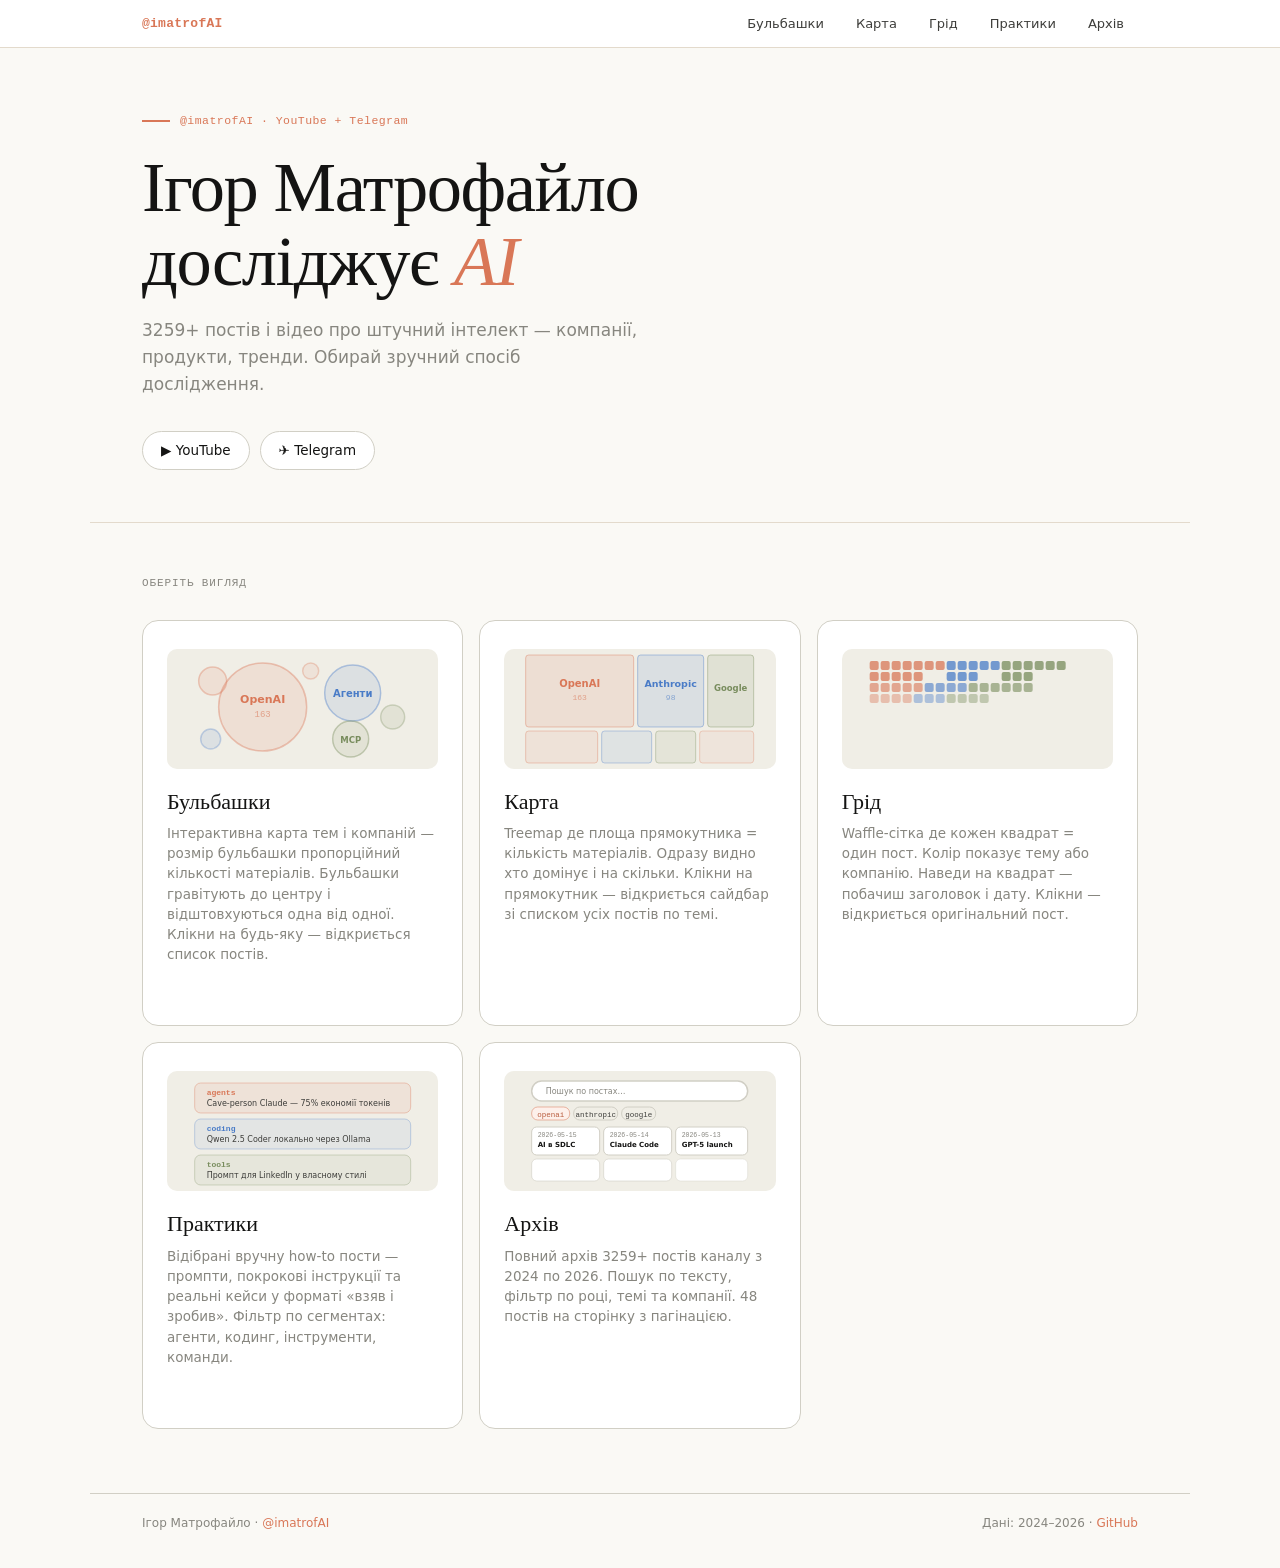
==== index.html @ dba281f2 "refactor: extract :root CSS vars to shared style.css Co-Authored-By: Claude Sonnet 4.6 <noreply@anth" ====
<!DOCTYPE html>
<html lang="uk">
<head>
<meta charset="UTF-8">
<meta name="viewport" content="width=device-width, initial-scale=1.0">
<title>Ігор Матрофайло — AI-дослідник</title>
<link rel="stylesheet" href="/style.css">
<style>
  * { box-sizing: border-box; margin: 0; padding: 0; }
  html { scroll-behavior: smooth; }
  body { font-family: var(--sans); background: var(--ivory); color: var(--slate); line-height: 1.55; min-height: 100vh; }

  /* HERO */
  .hero {
    max-width: 1100px; margin: 0 auto;
    padding: 64px 52px 52px;
    border-bottom: 1.5px solid var(--oat);
  }
  .hero-eyebrow {
    font-family: var(--mono); font-size: 11.5px; color: var(--clay);
    letter-spacing: 0.04em; margin-bottom: 20px;
    display: flex; align-items: center; gap: 10px;
  }
  .hero-eyebrow::before {
    content: ''; display: inline-block; width: 28px; height: 1.5px; background: var(--clay);
  }
  .hero h1 {
    font-family: var(--serif); font-size: clamp(40px, 5.5vw, 72px);
    font-weight: 500; line-height: 1.06; letter-spacing: -0.02em; margin-bottom: 18px;
  }
  .hero h1 em { font-style: italic; color: var(--clay); }
  .hero-sub {
    font-size: 17px; color: var(--g500); max-width: 500px;
    line-height: 1.6; margin-bottom: 32px;
  }
  .hero-links { display: flex; gap: 10px; flex-wrap: wrap; }
  .hero-link {
    display: inline-flex; align-items: center; gap: 6px;
    padding: 8px 18px; border-radius: 999px; border: 1.5px solid var(--g300);
    font-size: 13.5px; text-decoration: none; color: var(--slate);
    background: var(--paper); transition: all 0.15s; font-weight: 500;
  }
  .hero-link:hover { border-color: var(--clay); color: var(--clay); background: var(--clay-l); }

  /* VIEWS SECTION */
  .views {
    max-width: 1100px; margin: 0 auto;
    padding: 52px 52px 64px;
  }
  .views-label {
    font-family: var(--mono); font-size: 11px; color: var(--g500);
    letter-spacing: 0.08em; text-transform: uppercase; margin-bottom: 28px;
  }
  .tiles {
    display: grid;
    grid-template-columns: repeat(3, 1fr);
    gap: 16px;
  }
  @media (max-width: 1100px) {
    .tiles { grid-template-columns: repeat(2, 1fr); }
  }

  /* TILE CARD */
  .tile {
    background: var(--paper); border: 1.5px solid var(--g300); border-radius: 16px;
    padding: 28px 24px 24px;
    text-decoration: none; color: var(--slate);
    display: flex; flex-direction: column; gap: 0;
    transition: border-color 0.18s, box-shadow 0.18s, transform 0.18s;
    cursor: pointer;
  }
  .tile:hover {
    border-color: var(--clay);
    box-shadow: 0 4px 24px rgba(217,119,87,0.12);
    transform: translateY(-2px);
  }

  .tile-preview {
    width: 100%; height: 120px; border-radius: 10px;
    margin-bottom: 20px; display: flex; align-items: center; justify-content: center;
    overflow: hidden;
    background: var(--g100);
  }
  .tile-preview svg { width: 100%; height: 100%; }

  .tile-name {
    font-family: var(--serif); font-size: 22px; font-weight: 500;
    margin-bottom: 8px; line-height: 1.2;
  }
  .tile-desc {
    font-size: 13.5px; color: var(--g500); line-height: 1.5; flex: 1;
  }
  .tile-arrow {
    margin-top: 18px; font-size: 12px; color: var(--clay);
    font-family: var(--mono); display: flex; align-items: center; gap: 6px;
    opacity: 0; transition: opacity 0.15s;
  }
  .tile:hover .tile-arrow { opacity: 1; }

  /* FOOTER */
  footer {
    max-width: 1100px; margin: 0 auto;
    padding: 20px 52px 36px;
    border-top: 1.5px solid var(--g300);
    display: flex; justify-content: space-between; align-items: center;
    font-size: 12px; color: var(--g500); flex-wrap: wrap; gap: 12px;
  }
  footer a { color: var(--clay); text-decoration: none; }

  @media (max-width: 900px) {
    .tiles { grid-template-columns: 1fr 1fr; }
  }
  @media (max-width: 600px) {
    .hero { padding: 32px 20px 28px; }
    .views { padding: 32px 20px 40px; }
    footer { padding: 16px 20px 28px; flex-direction: column; align-items: flex-start; }
    .tiles { grid-template-columns: 1fr; }
    .tile-preview { height: 100px; }
  }
</style>
</head>
<body>

<header class="hero">
  <div class="hero-eyebrow">@imatrofAI · YouTube + Telegram</div>
  <h1>Ігор Матрофайло<br>досліджує <em>AI</em></h1>
  <p class="hero-sub"><span class="js-total">2300+</span> постів і відео про штучний інтелект — компанії, продукти, тренди. Обирай зручний спосіб дослідження.</p>
  <div class="hero-links">
    <a href="https://www.youtube.com/@imatrof" target="_blank" class="hero-link">▶ YouTube</a>
    <a href="https://t.me/imatrofAI" target="_blank" class="hero-link">✈ Telegram</a>
  </div>
</header>

<section class="views">
  <div class="views-label">Оберіть вигляд</div>
  <div class="tiles">

    <!-- Бульбашки -->
    <a href="/pages/bubbles.html" class="tile">
      <div class="tile-preview">
        <svg viewBox="0 0 240 120" xmlns="http://www.w3.org/2000/svg">
          <circle cx="80" cy="58" r="44" fill="#D97757" fill-opacity="0.12" stroke="#D97757" stroke-opacity="0.4" stroke-width="1.5"/>
          <text x="80" y="54" text-anchor="middle" font-size="11" font-weight="600" fill="#D97757" font-family="system-ui">OpenAI</text>
          <text x="80" y="68" text-anchor="middle" font-size="9" fill="#D97757" fill-opacity="0.6" font-family="monospace">163</text>

          <circle cx="170" cy="44" r="28" fill="#4A7CC7" fill-opacity="0.12" stroke="#4A7CC7" stroke-opacity="0.4" stroke-width="1.5"/>
          <text x="170" y="48" text-anchor="middle" font-size="10" font-weight="600" fill="#4A7CC7" font-family="system-ui">Агенти</text>

          <circle cx="168" cy="90" r="18" fill="#788C5D" fill-opacity="0.12" stroke="#788C5D" stroke-opacity="0.4" stroke-width="1.5"/>
          <text x="168" y="94" text-anchor="middle" font-size="8.5" font-weight="600" fill="#788C5D" font-family="system-ui">MCP</text>

          <circle cx="30" cy="32" r="14" fill="#D97757" fill-opacity="0.12" stroke="#D97757" stroke-opacity="0.35" stroke-width="1.5"/>
          <circle cx="28" cy="90" r="10" fill="#4A7CC7" fill-opacity="0.12" stroke="#4A7CC7" stroke-opacity="0.3" stroke-width="1.5"/>
          <circle cx="210" cy="68" r="12" fill="#788C5D" fill-opacity="0.12" stroke="#788C5D" stroke-opacity="0.3" stroke-width="1.5"/>
          <circle cx="128" cy="22" r="8" fill="#D97757" fill-opacity="0.10" stroke="#D97757" stroke-opacity="0.3" stroke-width="1.5"/>
        </svg>
      </div>
      <div class="tile-name">Бульбашки</div>
      <div class="tile-desc">Інтерактивна карта тем і компаній — розмір бульбашки пропорційний кількості матеріалів. Бульбашки гравітують до центру і відштовхуються одна від одної. Клікни на будь-яку — відкриється список постів.</div>
      <div class="tile-arrow">Відкрити →</div>
    </a>

    <!-- Карта -->
    <a href="/pages/karta.html" class="tile">
      <div class="tile-preview">
        <svg viewBox="0 0 240 120" xmlns="http://www.w3.org/2000/svg">
          <!-- Treemap layout preview -->
          <rect x="6" y="6" width="108" height="72" rx="3" fill="#D97757" fill-opacity="0.13" stroke="#D97757" stroke-opacity="0.4" stroke-width="1"/>
          <text x="60" y="38" text-anchor="middle" font-size="10" font-weight="600" fill="#D97757" font-family="system-ui">OpenAI</text>
          <text x="60" y="51" text-anchor="middle" font-size="8" fill="#D97757" fill-opacity="0.6" font-family="monospace">163</text>

          <rect x="118" y="6" width="66" height="72" rx="3" fill="#4A7CC7" fill-opacity="0.13" stroke="#4A7CC7" stroke-opacity="0.4" stroke-width="1"/>
          <text x="151" y="38" text-anchor="middle" font-size="9.5" font-weight="600" fill="#4A7CC7" font-family="system-ui">Anthropic</text>
          <text x="151" y="51" text-anchor="middle" font-size="8" fill="#4A7CC7" fill-opacity="0.6" font-family="monospace">98</text>

          <rect x="188" y="6" width="46" height="72" rx="3" fill="#788C5D" fill-opacity="0.13" stroke="#788C5D" stroke-opacity="0.4" stroke-width="1"/>
          <text x="211" y="42" text-anchor="middle" font-size="8.5" font-weight="600" fill="#788C5D" font-family="system-ui">Google</text>

          <rect x="6" y="82" width="72" height="32" rx="3" fill="#D97757" fill-opacity="0.10" stroke="#D97757" stroke-opacity="0.35" stroke-width="1"/>
          <rect x="82" y="82" width="50" height="32" rx="3" fill="#4A7CC7" fill-opacity="0.10" stroke="#4A7CC7" stroke-opacity="0.35" stroke-width="1"/>
          <rect x="136" y="82" width="40" height="32" rx="3" fill="#788C5D" fill-opacity="0.10" stroke="#788C5D" stroke-opacity="0.35" stroke-width="1"/>
          <rect x="180" y="82" width="54" height="32" rx="3" fill="#D97757" fill-opacity="0.08" stroke="#D97757" stroke-opacity="0.3" stroke-width="1"/>
        </svg>
      </div>
      <div class="tile-name">Карта</div>
      <div class="tile-desc">Treemap де площа прямокутника = кількість матеріалів. Одразу видно хто домінує і на скільки. Клікни на прямокутник — відкриється сайдбар зі списком усіх постів по темі.</div>
      <div class="tile-arrow">Відкрити →</div>
    </a>

    <!-- Грід -->
    <a href="/pages/hrid.html" class="tile">
      <div class="tile-preview">
        <svg viewBox="0 0 240 120" xmlns="http://www.w3.org/2000/svg">
          <defs>
            <rect id="sq" width="9" height="9" rx="2"/>
          </defs>
          <!-- Row of clay squares (OpenAI cluster) -->
          <g fill="#D97757" fill-opacity="0.75">
            <rect x="12" y="12" width="9" height="9" rx="2"/>
            <rect x="23" y="12" width="9" height="9" rx="2"/>
            <rect x="34" y="12" width="9" height="9" rx="2"/>
            <rect x="45" y="12" width="9" height="9" rx="2"/>
            <rect x="56" y="12" width="9" height="9" rx="2"/>
            <rect x="67" y="12" width="9" height="9" rx="2"/>
            <rect x="78" y="12" width="9" height="9" rx="2"/>
            <rect x="12" y="23" width="9" height="9" rx="2"/>
            <rect x="23" y="23" width="9" height="9" rx="2"/>
            <rect x="34" y="23" width="9" height="9" rx="2"/>
            <rect x="45" y="23" width="9" height="9" rx="2"/>
            <rect x="56" y="23" width="9" height="9" rx="2"/>
          </g>
          <!-- Blue squares (product cluster) -->
          <g fill="#4A7CC7" fill-opacity="0.75">
            <rect x="89" y="12" width="9" height="9" rx="2"/>
            <rect x="100" y="12" width="9" height="9" rx="2"/>
            <rect x="111" y="12" width="9" height="9" rx="2"/>
            <rect x="122" y="12" width="9" height="9" rx="2"/>
            <rect x="133" y="12" width="9" height="9" rx="2"/>
            <rect x="89" y="23" width="9" height="9" rx="2"/>
            <rect x="100" y="23" width="9" height="9" rx="2"/>
            <rect x="111" y="23" width="9" height="9" rx="2"/>
          </g>
          <!-- Olive squares (topic cluster) -->
          <g fill="#788C5D" fill-opacity="0.75">
            <rect x="144" y="12" width="9" height="9" rx="2"/>
            <rect x="155" y="12" width="9" height="9" rx="2"/>
            <rect x="166" y="12" width="9" height="9" rx="2"/>
            <rect x="177" y="12" width="9" height="9" rx="2"/>
            <rect x="188" y="12" width="9" height="9" rx="2"/>
            <rect x="199" y="12" width="9" height="9" rx="2"/>
            <rect x="144" y="23" width="9" height="9" rx="2"/>
            <rect x="155" y="23" width="9" height="9" rx="2"/>
            <rect x="166" y="23" width="9" height="9" rx="2"/>
          </g>
          <!-- Row 3: mixed -->
          <g fill="#D97757" fill-opacity="0.6">
            <rect x="12" y="34" width="9" height="9" rx="2"/>
            <rect x="23" y="34" width="9" height="9" rx="2"/>
            <rect x="34" y="34" width="9" height="9" rx="2"/>
            <rect x="45" y="34" width="9" height="9" rx="2"/>
            <rect x="56" y="34" width="9" height="9" rx="2"/>
          </g>
          <g fill="#4A7CC7" fill-opacity="0.6">
            <rect x="67" y="34" width="9" height="9" rx="2"/>
            <rect x="78" y="34" width="9" height="9" rx="2"/>
            <rect x="89" y="34" width="9" height="9" rx="2"/>
            <rect x="100" y="34" width="9" height="9" rx="2"/>
          </g>
          <g fill="#788C5D" fill-opacity="0.6">
            <rect x="111" y="34" width="9" height="9" rx="2"/>
            <rect x="122" y="34" width="9" height="9" rx="2"/>
            <rect x="133" y="34" width="9" height="9" rx="2"/>
            <rect x="144" y="34" width="9" height="9" rx="2"/>
            <rect x="155" y="34" width="9" height="9" rx="2"/>
            <rect x="166" y="34" width="9" height="9" rx="2"/>
          </g>
          <!-- More rows fading out -->
          <g fill="#D97757" fill-opacity="0.4">
            <rect x="12" y="45" width="9" height="9" rx="2"/>
            <rect x="23" y="45" width="9" height="9" rx="2"/>
            <rect x="34" y="45" width="9" height="9" rx="2"/>
            <rect x="45" y="45" width="9" height="9" rx="2"/>
          </g>
          <g fill="#4A7CC7" fill-opacity="0.4">
            <rect x="56" y="45" width="9" height="9" rx="2"/>
            <rect x="67" y="45" width="9" height="9" rx="2"/>
            <rect x="78" y="45" width="9" height="9" rx="2"/>
          </g>
          <g fill="#788C5D" fill-opacity="0.4">
            <rect x="89" y="45" width="9" height="9" rx="2"/>
            <rect x="100" y="45" width="9" height="9" rx="2"/>
            <rect x="111" y="45" width="9" height="9" rx="2"/>
            <rect x="122" y="45" width="9" height="9" rx="2"/>
          </g>
          <!-- Fade overlay -->
          <rect x="6" y="60" width="228" height="54" fill="url(#fade)" rx="4"/>
          <defs>
            <linearGradient id="fade" x1="0" y1="0" x2="0" y2="1">
              <stop offset="0%" stop-color="#F0EEE6" stop-opacity="0"/>
              <stop offset="100%" stop-color="#F0EEE6" stop-opacity="0.9"/>
            </linearGradient>
          </defs>
        </svg>
      </div>
      <div class="tile-name">Грід</div>
      <div class="tile-desc">Waffle-сітка де кожен квадрат = один пост. Колір показує тему або компанію. Наведи на квадрат — побачиш заголовок і дату. Клікни — відкриється оригінальний пост.</div>
      <div class="tile-arrow">Відкрити →</div>
    </a>

    <!-- Практики -->
    <a href="/pages/praktyky.html" class="tile">
      <div class="tile-preview">
        <svg viewBox="0 0 240 120" xmlns="http://www.w3.org/2000/svg">
          <rect x="12" y="12" width="216" height="30" rx="6" fill="#D97757" fill-opacity="0.10" stroke="#D97757" stroke-opacity="0.35" stroke-width="1"/>
          <text x="24" y="24" font-size="8" font-weight="600" fill="#D97757" font-family="monospace">agents</text>
          <text x="24" y="35" font-size="8" fill="#3D3D3A" font-family="system-ui">Cave-person Claude — 75% економії токенів</text>
          <rect x="12" y="48" width="216" height="30" rx="6" fill="#4A7CC7" fill-opacity="0.08" stroke="#4A7CC7" stroke-opacity="0.3" stroke-width="1"/>
          <text x="24" y="60" font-size="8" font-weight="600" fill="#4A7CC7" font-family="monospace">coding</text>
          <text x="24" y="71" font-size="8" fill="#3D3D3A" font-family="system-ui">Qwen 2.5 Coder локально через Ollama</text>
          <rect x="12" y="84" width="216" height="30" rx="6" fill="#788C5D" fill-opacity="0.08" stroke="#788C5D" stroke-opacity="0.3" stroke-width="1"/>
          <text x="24" y="96" font-size="8" font-weight="600" fill="#788C5D" font-family="monospace">tools</text>
          <text x="24" y="107" font-size="8" fill="#3D3D3A" font-family="system-ui">Промпт для LinkedIn у власному стилі</text>
        </svg>
      </div>
      <div class="tile-name">Практики</div>
      <div class="tile-desc">Відібрані вручну how-to пости — промпти, покрокові інструкції та реальні кейси у форматі «взяв і зробив». Фільтр по сегментах: агенти, кодинг, інструменти, команди.</div>
      <div class="tile-arrow">Відкрити →</div>
    </a>

    <!-- Архів -->
    <a href="/pages/arkhiv.html" class="tile">
      <div class="tile-preview">
        <svg viewBox="0 0 240 120" xmlns="http://www.w3.org/2000/svg">
          <!-- Search bar mockup -->
          <rect x="12" y="10" width="216" height="20" rx="10" fill="white" stroke="#D1CFC5" stroke-width="1.5"/>
          <text x="26" y="23" font-size="8" fill="#87867F" font-family="system-ui">Пошук по постах…</text>
          <!-- Company pills -->
          <rect x="12" y="36" width="38" height="13" rx="6" fill="#FDF0EB" stroke="#D97757" stroke-opacity="0.5" stroke-width="1"/>
          <text x="31" y="45.5" text-anchor="middle" font-size="7.5" fill="#B85C3E" font-family="monospace">openai</text>
          <rect x="54" y="36" width="44" height="13" rx="6" fill="#F0EEE6" stroke="#D1CFC5" stroke-width="1"/>
          <text x="76" y="45.5" text-anchor="middle" font-size="7.5" fill="#3D3D3A" font-family="monospace">anthropic</text>
          <rect x="102" y="36" width="34" height="13" rx="6" fill="#F0EEE6" stroke="#D1CFC5" stroke-width="1"/>
          <text x="119" y="45.5" text-anchor="middle" font-size="7.5" fill="#3D3D3A" font-family="monospace">google</text>
          <!-- Post cards row 1 -->
          <rect x="12" y="56" width="68" height="28" rx="5" fill="white" stroke="#D1CFC5" stroke-width="1"/>
          <text x="18" y="66" font-size="6.5" fill="#87867F" font-family="monospace">2026-05-15</text>
          <text x="18" y="76" font-size="7" font-weight="600" fill="#141413" font-family="system-ui">AI в SDLC</text>
          <rect x="84" y="56" width="68" height="28" rx="5" fill="white" stroke="#D1CFC5" stroke-width="1"/>
          <text x="90" y="66" font-size="6.5" fill="#87867F" font-family="monospace">2026-05-14</text>
          <text x="90" y="76" font-size="7" font-weight="600" fill="#141413" font-family="system-ui">Claude Code</text>
          <rect x="156" y="56" width="72" height="28" rx="5" fill="white" stroke="#D1CFC5" stroke-width="1"/>
          <text x="162" y="66" font-size="6.5" fill="#87867F" font-family="monospace">2026-05-13</text>
          <text x="162" y="76" font-size="7" font-weight="600" fill="#141413" font-family="system-ui">GPT-5 launch</text>
          <!-- Post cards row 2 (faded) -->
          <rect x="12" y="88" width="68" height="22" rx="5" fill="white" stroke="#D1CFC5" stroke-opacity="0.6" stroke-width="1"/>
          <rect x="84" y="88" width="68" height="22" rx="5" fill="white" stroke="#D1CFC5" stroke-opacity="0.6" stroke-width="1"/>
          <rect x="156" y="88" width="72" height="22" rx="5" fill="white" stroke="#D1CFC5" stroke-opacity="0.4" stroke-width="1"/>
        </svg>
      </div>
      <div class="tile-name">Архів</div>
      <div class="tile-desc">Повний архів <span class="js-total">2300+</span> постів каналу з 2024 по 2026. Пошук по тексту, фільтр по році, темі та компанії. 48 постів на сторінку з пагінацією.</div>
      <div class="tile-arrow">Відкрити →</div>
    </a>

  </div>
</section>

<footer>
  <span>Ігор Матрофайло · <a href="https://t.me/imatrofAI" target="_blank">@imatrofAI</a></span>
  <span>Дані: 2024–2026 · <a href="https://github.com/imatrofailo" target="_blank">GitHub</a></span>
</footer>

<script src="nav.js"></script>
<script>
fetch('/data/posts.json').then(r => r.json()).then(d => {
  const n = (d.total || 0) + '+';
  document.querySelectorAll('.js-total').forEach(el => el.textContent = n);
}).catch(() => {});
</script>
</body>
</html>
---- style.css ----
:root {
  --ivory:  #FAF9F5; --paper: #FFFFFF; --slate: #141413; --oat: #E3DACC;
  --clay:   #D97757; --clay-d: #B85C3E; --clay-l: #FDF0EB;
  --olive:  #788C5D; --olive-l: #EEF3E8;
  --blue:   #4A7CC7; --blue-l: #EEF3FC;
  --g100: #F0EEE6; --g200: #E6E3DA; --g300: #D1CFC5; --g500: #87867F; --g700: #3D3D3A;
  --serif: ui-serif, Georgia, "Times New Roman", serif;
  --sans: system-ui, -apple-system, "Segoe UI", Roboto, Helvetica, Arial, sans-serif;
  --mono: ui-monospace, "SF Mono", Menlo, Monaco, Consolas, monospace;
}
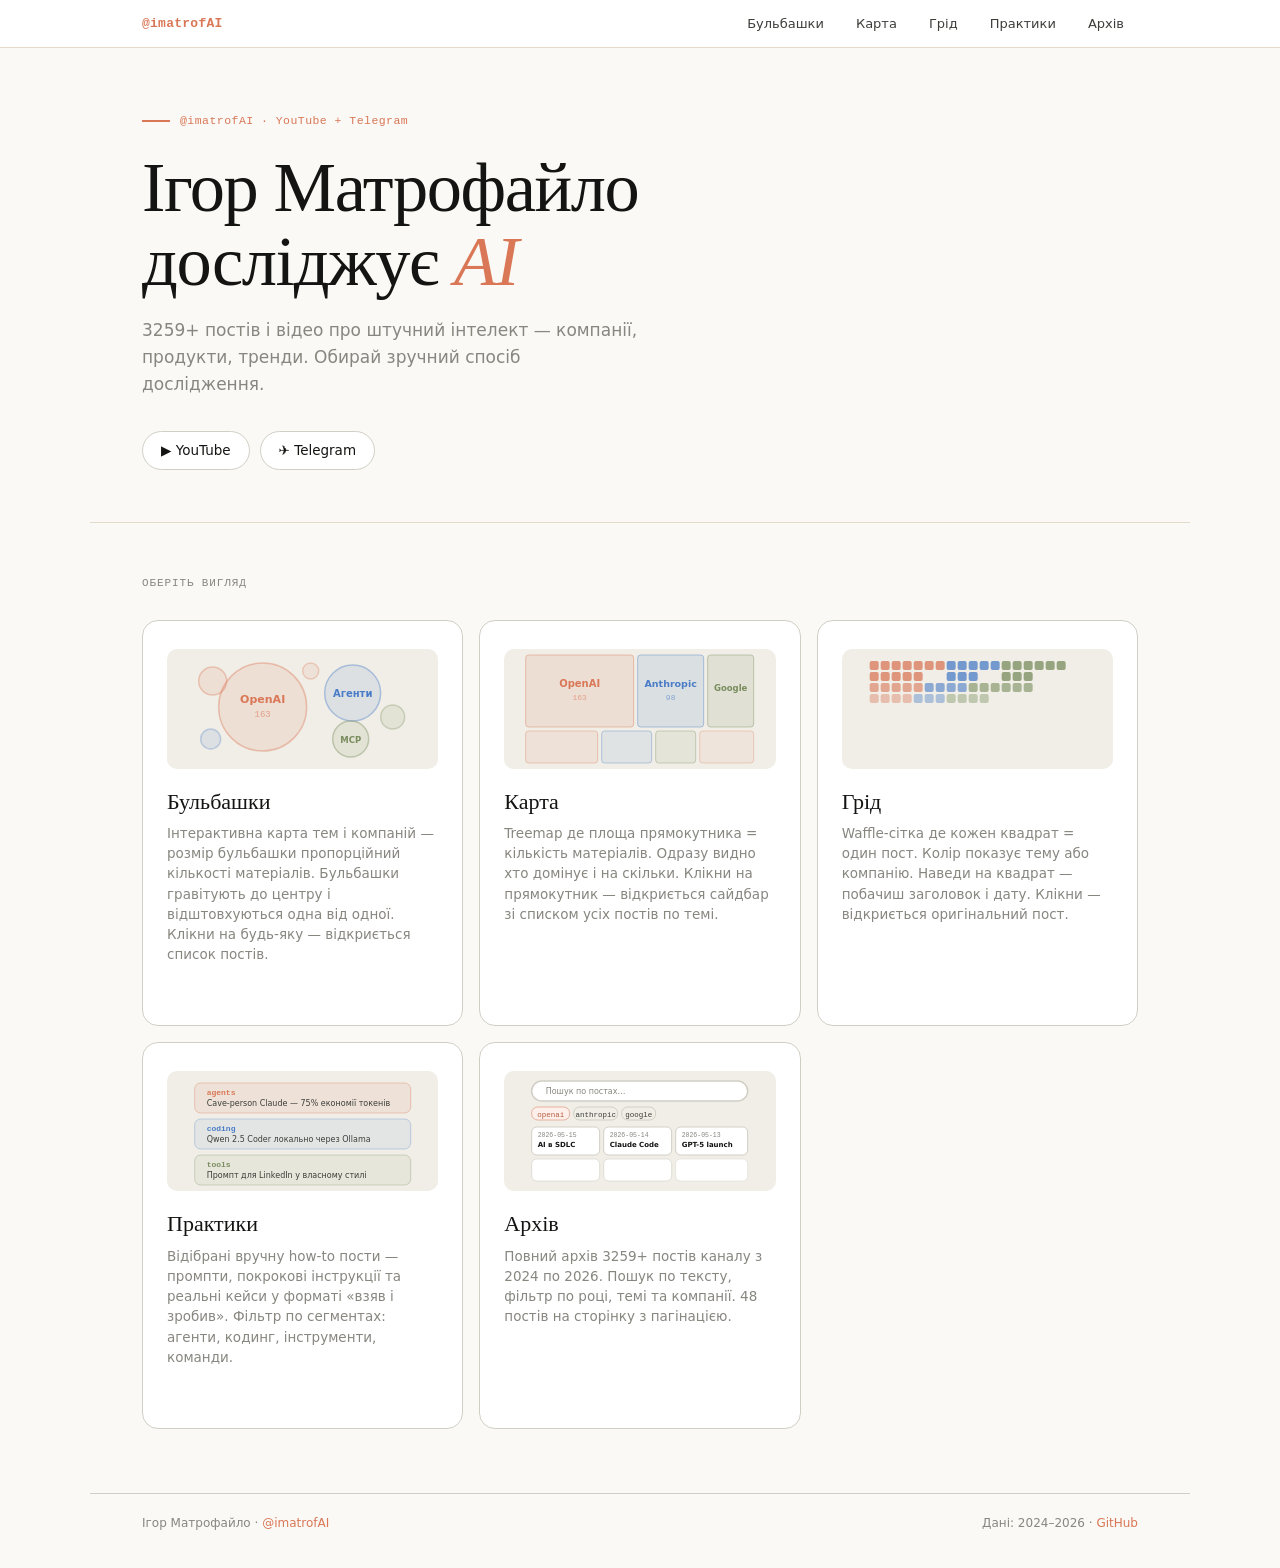
==== commit 1534083d: "fix: dynamic year in footers Co-Authored-By: Claude Sonnet 4.6 <noreply@anthropic.com>" ====
--- a/index.html
+++ b/index.html
@@ -4,8 +4,17 @@
 <meta charset="UTF-8">
 <meta name="viewport" content="width=device-width, initial-scale=1.0">
 <title>Ігор Матрофайло — AI-дослідник</title>
-<link rel="stylesheet" href="/style.css">
 <style>
+  :root {
+    --ivory:  #FAF9F5; --paper: #FFFFFF; --slate: #141413; --oat: #E3DACC;
+    --clay:   #D97757; --clay-d: #B85C3E; --clay-l: #FDF0EB;
+    --olive:  #788C5D; --olive-l: #EEF3E8;
+    --blue:   #4A7CC7; --blue-l: #EEF3FC;
+    --g100: #F0EEE6; --g200: #E6E3DA; --g300: #D1CFC5; --g500: #87867F; --g700: #3D3D3A;
+    --serif: ui-serif, Georgia, "Times New Roman", serif;
+    --sans: system-ui, -apple-system, "Segoe UI", Roboto, Helvetica, Arial, sans-serif;
+    --mono: ui-monospace, "SF Mono", Menlo, Monaco, Consolas, monospace;
+  }
   * { box-sizing: border-box; margin: 0; padding: 0; }
   html { scroll-behavior: smooth; }
   body { font-family: var(--sans); background: var(--ivory); color: var(--slate); line-height: 1.55; min-height: 100vh; }
@@ -347,7 +356,7 @@
 
 <footer>
   <span>Ігор Матрофайло · <a href="https://t.me/imatrofAI" target="_blank">@imatrofAI</a></span>
-  <span>Дані: 2024–2026 · <a href="https://github.com/imatrofailo" target="_blank">GitHub</a></span>
+  <span>Дані: 2024–<span class="js-year">2026</span> · <a href="https://github.com/imatrofailo" target="_blank">GitHub</a></span>
 </footer>
 
 <script src="nav.js"></script>
@@ -357,5 +366,8 @@
   document.querySelectorAll('.js-total').forEach(el => el.textContent = n);
 }).catch(() => {});
 </script>
+<script>
+document.querySelectorAll('.js-year').forEach(el => el.textContent = new Date().getFullYear());
+</script>
 </body>
 </html>
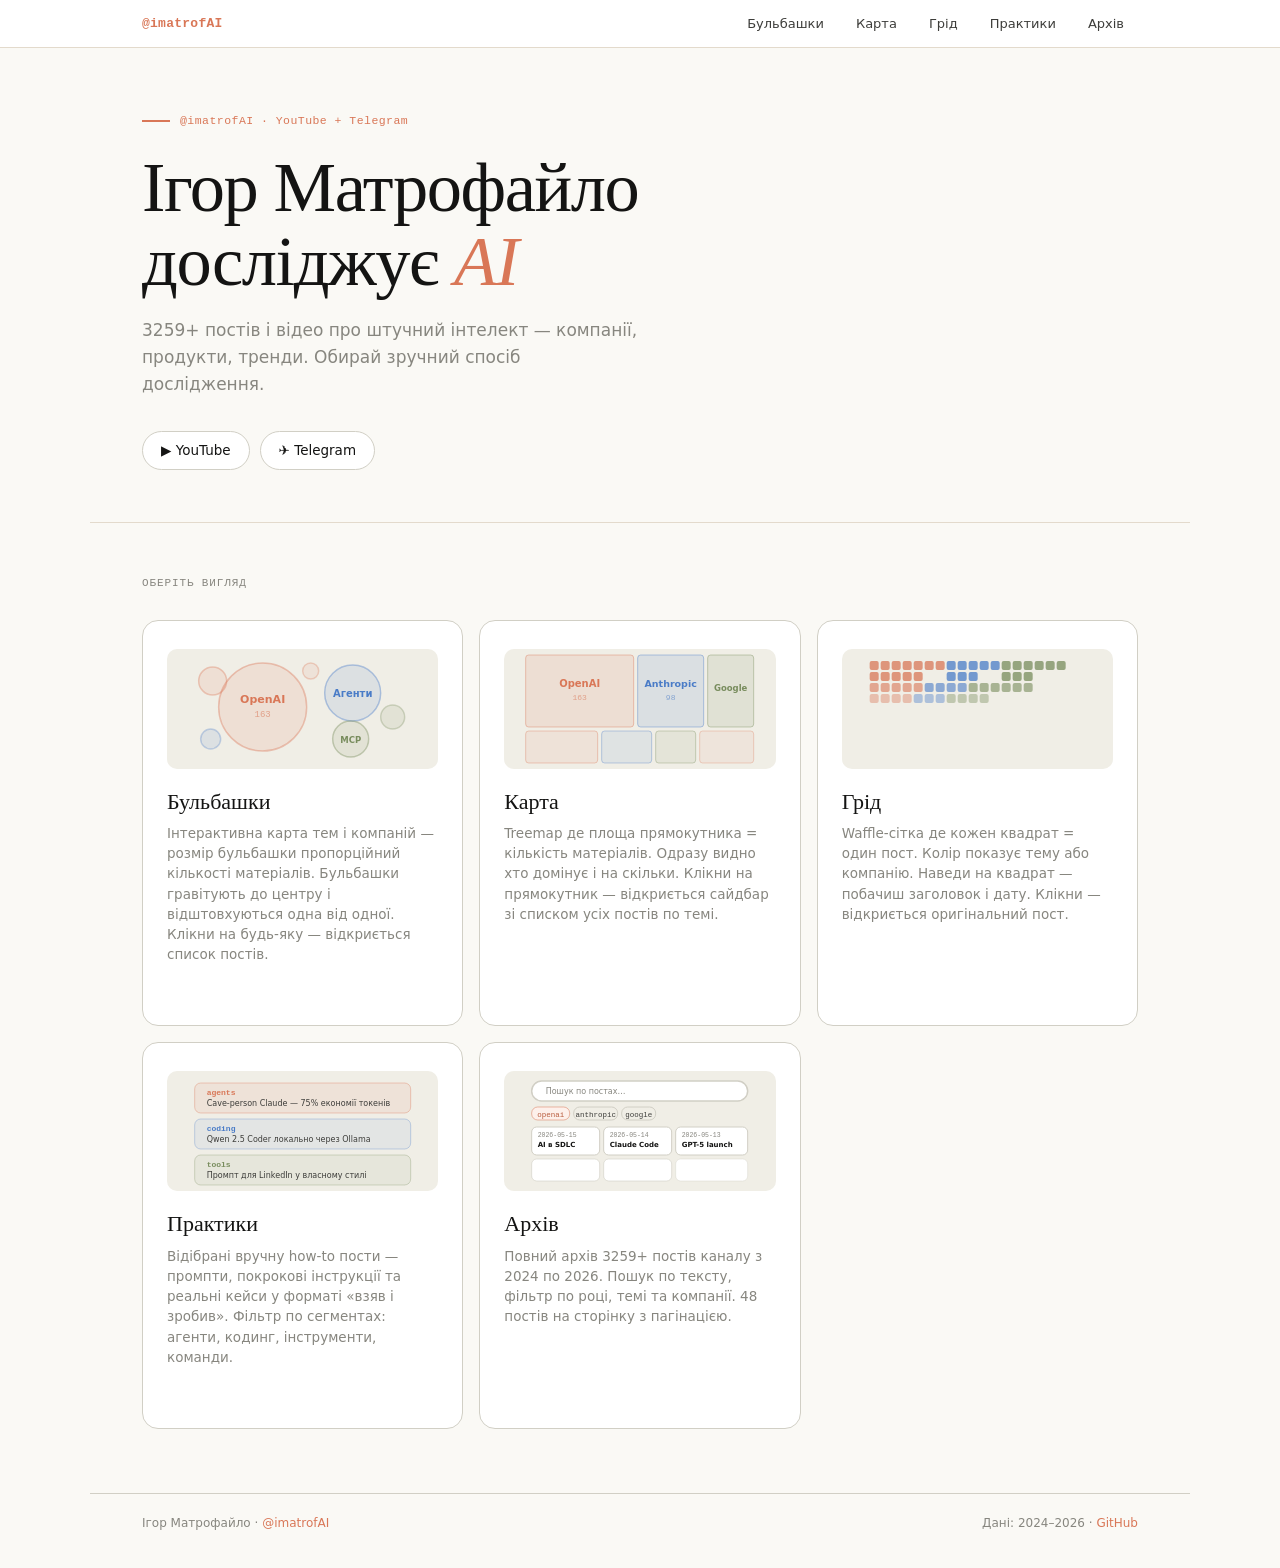
==== commit 3cd59bca: "Merge branch 'worktree-agent-a251e2fd42dcc3975'" ====
--- a/index.html
+++ b/index.html
@@ -3,18 +3,14 @@
 <head>
 <meta charset="UTF-8">
 <meta name="viewport" content="width=device-width, initial-scale=1.0">
+<meta name="description" content="Ігор Матрофайло — AI-дослідник. 3000+ постів і відео про штучний інтелект: компанії, продукти, тренди.">
+<meta property="og:title" content="Ігор Матрофайло — AI-дослідник">
+<meta property="og:description" content="3000+ постів і відео про штучний інтелект — компанії, продукти, тренди.">
+<meta property="og:url" content="https://imatrofailo.github.io/">
+<meta property="og:type" content="website">
 <title>Ігор Матрофайло — AI-дослідник</title>
+<link rel="stylesheet" href="/style.css">
 <style>
-  :root {
-    --ivory:  #FAF9F5; --paper: #FFFFFF; --slate: #141413; --oat: #E3DACC;
-    --clay:   #D97757; --clay-d: #B85C3E; --clay-l: #FDF0EB;
-    --olive:  #788C5D; --olive-l: #EEF3E8;
-    --blue:   #4A7CC7; --blue-l: #EEF3FC;
-    --g100: #F0EEE6; --g200: #E6E3DA; --g300: #D1CFC5; --g500: #87867F; --g700: #3D3D3A;
-    --serif: ui-serif, Georgia, "Times New Roman", serif;
-    --sans: system-ui, -apple-system, "Segoe UI", Roboto, Helvetica, Arial, sans-serif;
-    --mono: ui-monospace, "SF Mono", Menlo, Monaco, Consolas, monospace;
-  }
   * { box-sizing: border-box; margin: 0; padding: 0; }
   html { scroll-behavior: smooth; }
   body { font-family: var(--sans); background: var(--ivory); color: var(--slate); line-height: 1.55; min-height: 100vh; }
@@ -356,7 +352,7 @@
 
 <footer>
   <span>Ігор Матрофайло · <a href="https://t.me/imatrofAI" target="_blank">@imatrofAI</a></span>
-  <span>Дані: 2024–<span class="js-year">2026</span> · <a href="https://github.com/imatrofailo" target="_blank">GitHub</a></span>
+  <span>Дані: 2024–2026 · <a href="https://github.com/imatrofailo" target="_blank">GitHub</a></span>
 </footer>
 
 <script src="nav.js"></script>
@@ -366,8 +362,5 @@
   document.querySelectorAll('.js-total').forEach(el => el.textContent = n);
 }).catch(() => {});
 </script>
-<script>
-document.querySelectorAll('.js-year').forEach(el => el.textContent = new Date().getFullYear());
-</script>
 </body>
 </html>
--- a/style.css
+++ b/style.css
@@ -0,0 +1,10 @@
+:root {
+  --ivory:  #FAF9F5; --paper: #FFFFFF; --slate: #141413; --oat: #E3DACC;
+  --clay:   #D97757; --clay-d: #B85C3E; --clay-l: #FDF0EB;
+  --olive:  #788C5D; --olive-l: #EEF3E8;
+  --blue:   #4A7CC7; --blue-l: #EEF3FC;
+  --g100: #F0EEE6; --g200: #E6E3DA; --g300: #D1CFC5; --g500: #87867F; --g700: #3D3D3A;
+  --serif: ui-serif, Georgia, "Times New Roman", serif;
+  --sans: system-ui, -apple-system, "Segoe UI", Roboto, Helvetica, Arial, sans-serif;
+  --mono: ui-monospace, "SF Mono", Menlo, Monaco, Consolas, monospace;
+}
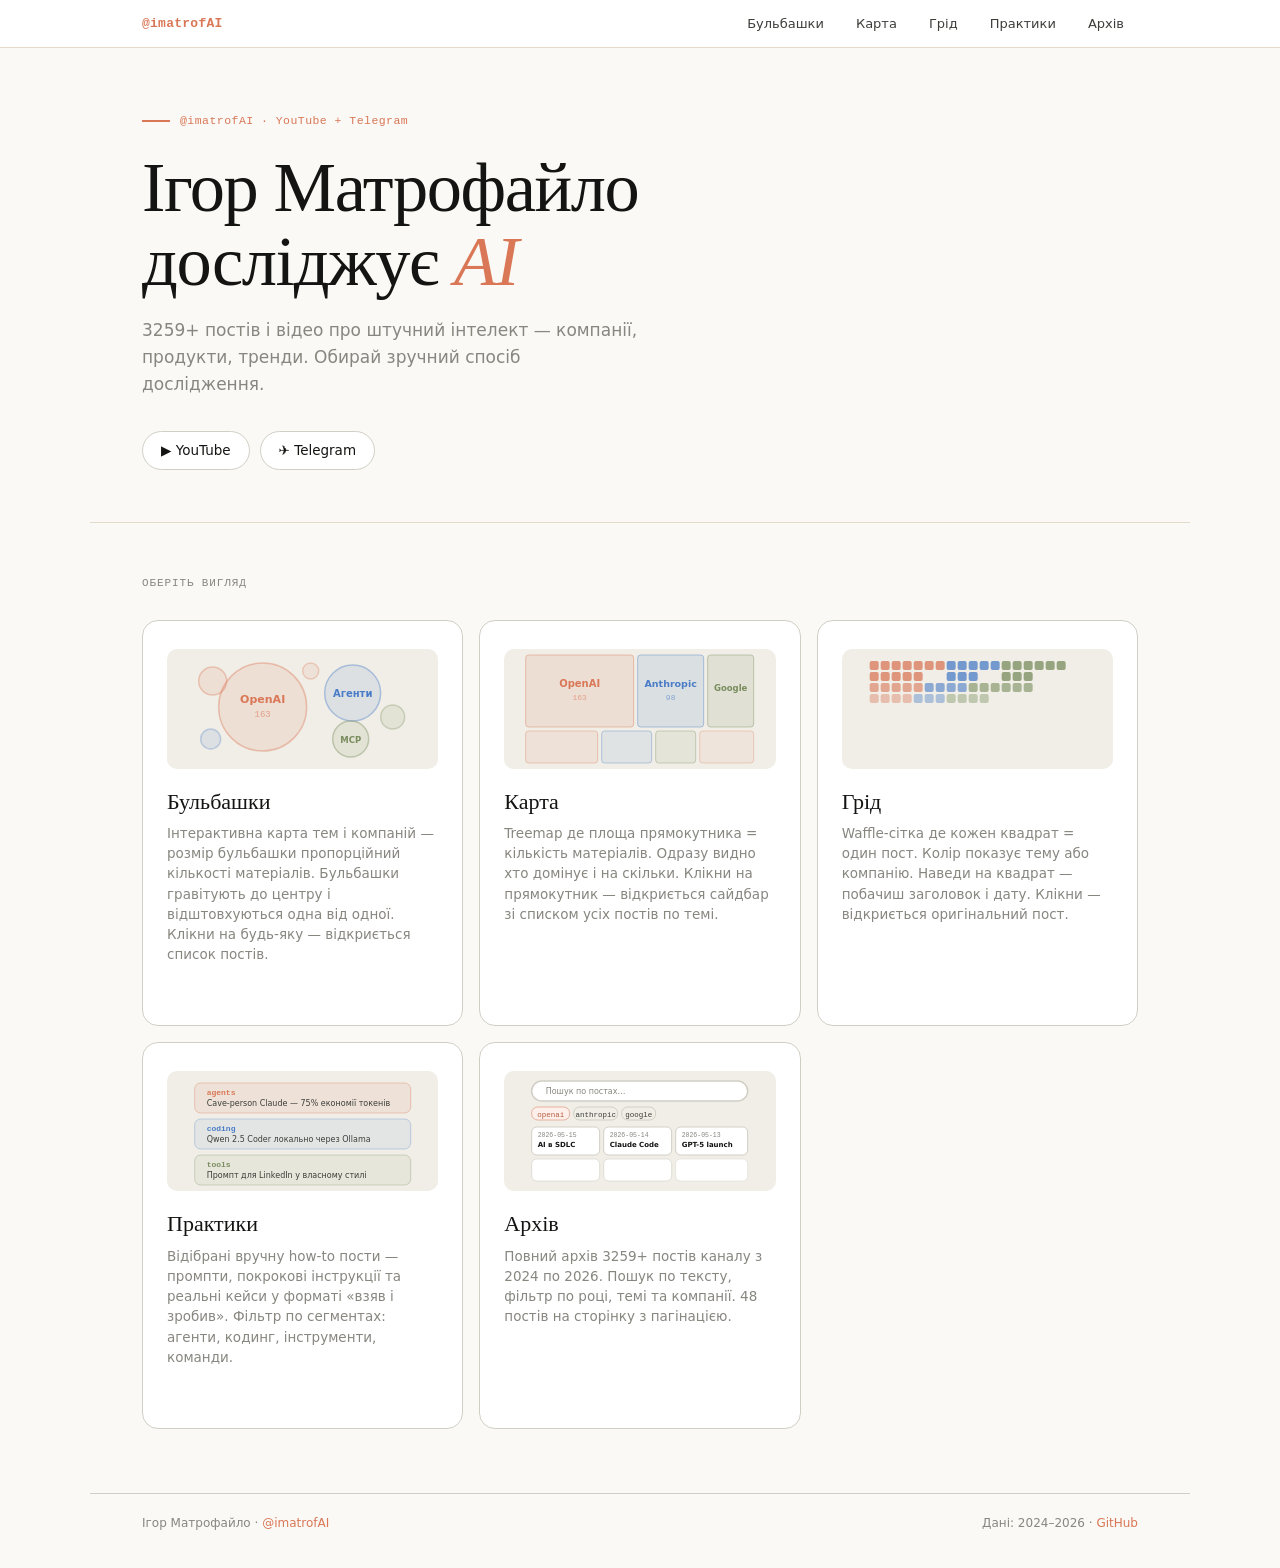
==== commit bb8641e4: "feat: SEO meta — og:image, twitter card, canonical, theme-color on all pages Added to all 6 pages (i" ====
--- a/index.html
+++ b/index.html
@@ -8,6 +8,15 @@
 <meta property="og:description" content="3000+ постів і відео про штучний інтелект — компанії, продукти, тренди.">
 <meta property="og:url" content="https://imatrofailo.github.io/">
 <meta property="og:type" content="website">
+<meta property="og:image" content="https://imatrofailo.github.io/og-image.png">
+<meta property="og:image:width" content="1200">
+<meta property="og:image:height" content="630">
+<meta property="og:locale" content="uk_UA">
+<meta name="twitter:card" content="summary_large_image">
+<meta name="theme-color" content="#FAF9F5">
+<link rel="icon" href="/favicon.svg" type="image/svg+xml">
+<link rel="apple-touch-icon" href="/apple-touch-icon.png">
+<link rel="canonical" href="https://imatrofailo.github.io/">
 <title>Ігор Матрофайло — AI-дослідник</title>
 <link rel="stylesheet" href="/style.css">
 <style>
@@ -352,7 +361,7 @@
 
 <footer>
   <span>Ігор Матрофайло · <a href="https://t.me/imatrofAI" target="_blank">@imatrofAI</a></span>
-  <span>Дані: 2024–2026 · <a href="https://github.com/imatrofailo" target="_blank">GitHub</a></span>
+  <span>Дані: 2024–<span class="js-year">2026</span> · <a href="https://github.com/imatrofailo" target="_blank">GitHub</a></span>
 </footer>
 
 <script src="nav.js"></script>
@@ -362,5 +371,8 @@
   document.querySelectorAll('.js-total').forEach(el => el.textContent = n);
 }).catch(() => {});
 </script>
+<script>
+document.querySelectorAll('.js-year').forEach(el => el.textContent = new Date().getFullYear());
+</script>
 </body>
 </html>
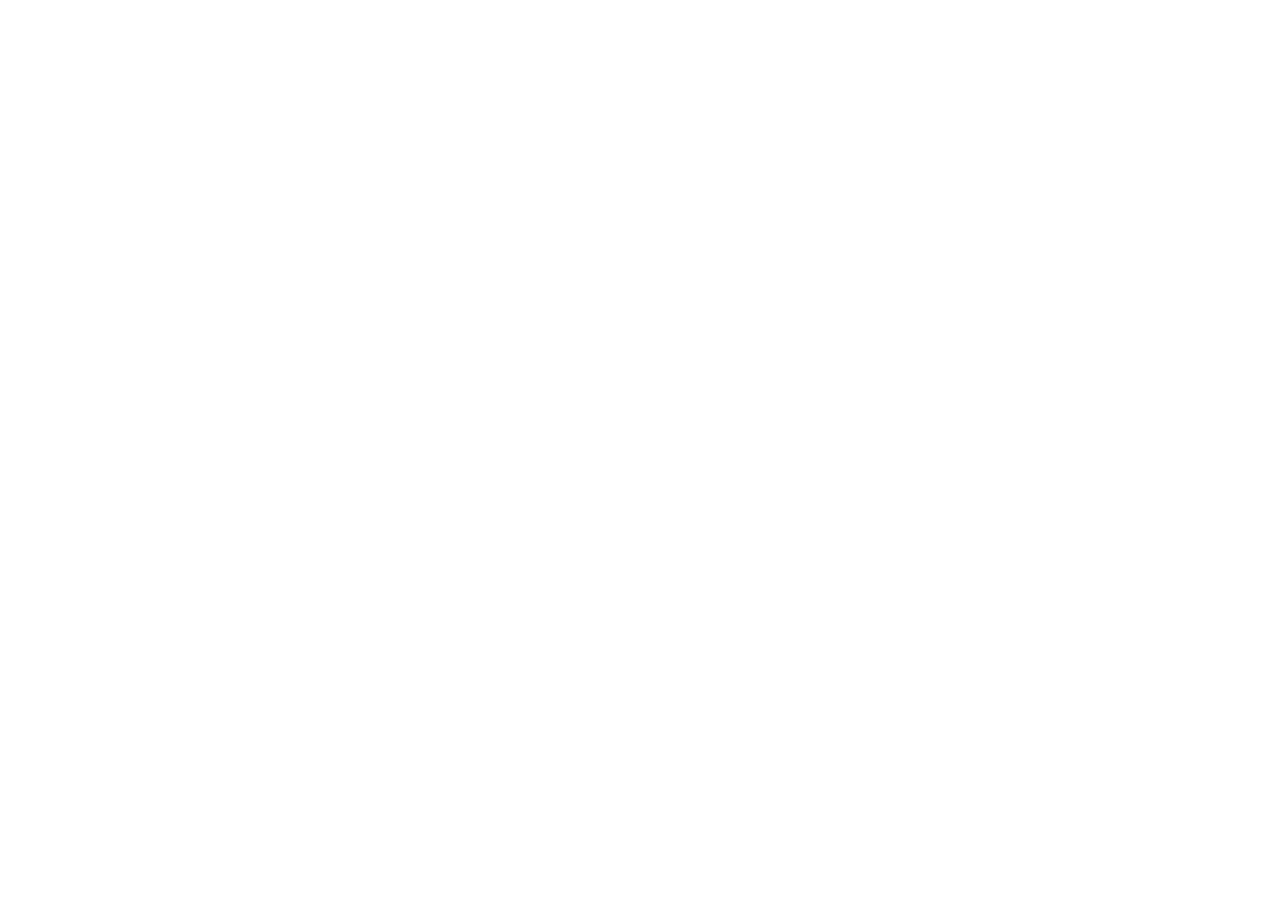
==== commit 1d5b1d3d: "Redirect the whole site to imatrof.com Every page, including 404.html, now sends visitors and search" ====
--- a/index.html
+++ b/index.html
@@ -2,377 +2,13 @@
 <html lang="uk">
 <head>
 <meta charset="UTF-8">
-<meta name="viewport" content="width=device-width, initial-scale=1.0">
-<meta name="description" content="Ігор Матрофайло — AI-дослідник. 3000+ постів і відео про штучний інтелект: компанії, продукти, тренди.">
-<meta property="og:title" content="Ігор Матрофайло — AI-дослідник">
-<meta property="og:description" content="3000+ постів і відео про штучний інтелект — компанії, продукти, тренди.">
-<meta property="og:url" content="https://imatrofailo.github.io/">
-<meta property="og:type" content="website">
-<meta property="og:image" content="https://imatrofailo.github.io/og-image.png">
-<meta property="og:image:width" content="1200">
-<meta property="og:image:height" content="630">
-<meta property="og:locale" content="uk_UA">
-<meta name="twitter:card" content="summary_large_image">
-<meta name="theme-color" content="#FAF9F5">
-<link rel="icon" href="/favicon.svg" type="image/svg+xml">
-<link rel="apple-touch-icon" href="/apple-touch-icon.png">
-<link rel="canonical" href="https://imatrofailo.github.io/">
-<title>Ігор Матрофайло — AI-дослідник</title>
-<link rel="stylesheet" href="/style.css">
-<style>
-  * { box-sizing: border-box; margin: 0; padding: 0; }
-  html { scroll-behavior: smooth; }
-  body { font-family: var(--sans); background: var(--ivory); color: var(--slate); line-height: 1.55; min-height: 100vh; }
-
-  /* HERO */
-  .hero {
-    max-width: 1100px; margin: 0 auto;
-    padding: 64px 52px 52px;
-    border-bottom: 1.5px solid var(--oat);
-  }
-  .hero-eyebrow {
-    font-family: var(--mono); font-size: 11.5px; color: var(--clay);
-    letter-spacing: 0.04em; margin-bottom: 20px;
-    display: flex; align-items: center; gap: 10px;
-  }
-  .hero-eyebrow::before {
-    content: ''; display: inline-block; width: 28px; height: 1.5px; background: var(--clay);
-  }
-  .hero h1 {
-    font-family: var(--serif); font-size: clamp(40px, 5.5vw, 72px);
-    font-weight: 500; line-height: 1.06; letter-spacing: -0.02em; margin-bottom: 18px;
-  }
-  .hero h1 em { font-style: italic; color: var(--clay); }
-  .hero-sub {
-    font-size: 17px; color: var(--g500); max-width: 500px;
-    line-height: 1.6; margin-bottom: 32px;
-  }
-  .hero-links { display: flex; gap: 10px; flex-wrap: wrap; }
-  .hero-link {
-    display: inline-flex; align-items: center; gap: 6px;
-    padding: 8px 18px; border-radius: 999px; border: 1.5px solid var(--g300);
-    font-size: 13.5px; text-decoration: none; color: var(--slate);
-    background: var(--paper); transition: all 0.15s; font-weight: 500;
-  }
-  .hero-link:hover { border-color: var(--clay); color: var(--clay); background: var(--clay-l); }
-
-  /* VIEWS SECTION */
-  .views {
-    max-width: 1100px; margin: 0 auto;
-    padding: 52px 52px 64px;
-  }
-  .views-label {
-    font-family: var(--mono); font-size: 11px; color: var(--g500);
-    letter-spacing: 0.08em; text-transform: uppercase; margin-bottom: 28px;
-  }
-  .tiles {
-    display: grid;
-    grid-template-columns: repeat(3, 1fr);
-    gap: 16px;
-  }
-  @media (max-width: 1100px) {
-    .tiles { grid-template-columns: repeat(2, 1fr); }
-  }
-
-  /* TILE CARD */
-  .tile {
-    background: var(--paper); border: 1.5px solid var(--g300); border-radius: 16px;
-    padding: 28px 24px 24px;
-    text-decoration: none; color: var(--slate);
-    display: flex; flex-direction: column; gap: 0;
-    transition: border-color 0.18s, box-shadow 0.18s, transform 0.18s;
-    cursor: pointer;
-  }
-  .tile:hover {
-    border-color: var(--clay);
-    box-shadow: 0 4px 24px rgba(217,119,87,0.12);
-    transform: translateY(-2px);
-  }
-
-  .tile-preview {
-    width: 100%; height: 120px; border-radius: 10px;
-    margin-bottom: 20px; display: flex; align-items: center; justify-content: center;
-    overflow: hidden;
-    background: var(--g100);
-  }
-  .tile-preview svg { width: 100%; height: 100%; }
-
-  .tile-name {
-    font-family: var(--serif); font-size: 22px; font-weight: 500;
-    margin-bottom: 8px; line-height: 1.2;
-  }
-  .tile-desc {
-    font-size: 13.5px; color: var(--g500); line-height: 1.5; flex: 1;
-  }
-  .tile-arrow {
-    margin-top: 18px; font-size: 12px; color: var(--clay);
-    font-family: var(--mono); display: flex; align-items: center; gap: 6px;
-    opacity: 0; transition: opacity 0.15s;
-  }
-  .tile:hover .tile-arrow { opacity: 1; }
-
-  /* FOOTER */
-  footer {
-    max-width: 1100px; margin: 0 auto;
-    padding: 20px 52px 36px;
-    border-top: 1.5px solid var(--g300);
-    display: flex; justify-content: space-between; align-items: center;
-    font-size: 12px; color: var(--g500); flex-wrap: wrap; gap: 12px;
-  }
-  footer a { color: var(--clay); text-decoration: none; }
-
-  @media (max-width: 900px) {
-    .tiles { grid-template-columns: 1fr 1fr; }
-  }
-  @media (max-width: 600px) {
-    .hero { padding: 32px 20px 28px; }
-    .views { padding: 32px 20px 40px; }
-    footer { padding: 16px 20px 28px; flex-direction: column; align-items: flex-start; }
-    .tiles { grid-template-columns: 1fr; }
-    .tile-preview { height: 100px; }
-  }
-</style>
+<meta name="viewport" content="width=device-width, initial-scale=1">
+<title>Ігор Матрофайло — imatrof.com</title>
+<link rel="canonical" href="https://imatrof.com/">
+<meta http-equiv="refresh" content="0; url=https://imatrof.com/">
+<script>window.location.replace("https://imatrof.com/");</script>
 </head>
 <body>
-
-<header class="hero">
-  <div class="hero-eyebrow">@imatrofAI · YouTube + Telegram</div>
-  <h1>Ігор Матрофайло<br>досліджує <em>AI</em></h1>
-  <p class="hero-sub"><span class="js-total">2300+</span> постів і відео про штучний інтелект — компанії, продукти, тренди. Обирай зручний спосіб дослідження.</p>
-  <div class="hero-links">
-    <a href="https://www.youtube.com/@imatrof" target="_blank" class="hero-link">▶ YouTube</a>
-    <a href="https://t.me/imatrofAI" target="_blank" class="hero-link">✈ Telegram</a>
-  </div>
-</header>
-
-<section class="views">
-  <div class="views-label">Оберіть вигляд</div>
-  <div class="tiles">
-
-    <!-- Бульбашки -->
-    <a href="/pages/bubbles.html" class="tile">
-      <div class="tile-preview">
-        <svg viewBox="0 0 240 120" xmlns="http://www.w3.org/2000/svg">
-          <circle cx="80" cy="58" r="44" fill="#D97757" fill-opacity="0.12" stroke="#D97757" stroke-opacity="0.4" stroke-width="1.5"/>
-          <text x="80" y="54" text-anchor="middle" font-size="11" font-weight="600" fill="#D97757" font-family="system-ui">OpenAI</text>
-          <text x="80" y="68" text-anchor="middle" font-size="9" fill="#D97757" fill-opacity="0.6" font-family="monospace">163</text>
-
-          <circle cx="170" cy="44" r="28" fill="#4A7CC7" fill-opacity="0.12" stroke="#4A7CC7" stroke-opacity="0.4" stroke-width="1.5"/>
-          <text x="170" y="48" text-anchor="middle" font-size="10" font-weight="600" fill="#4A7CC7" font-family="system-ui">Агенти</text>
-
-          <circle cx="168" cy="90" r="18" fill="#788C5D" fill-opacity="0.12" stroke="#788C5D" stroke-opacity="0.4" stroke-width="1.5"/>
-          <text x="168" y="94" text-anchor="middle" font-size="8.5" font-weight="600" fill="#788C5D" font-family="system-ui">MCP</text>
-
-          <circle cx="30" cy="32" r="14" fill="#D97757" fill-opacity="0.12" stroke="#D97757" stroke-opacity="0.35" stroke-width="1.5"/>
-          <circle cx="28" cy="90" r="10" fill="#4A7CC7" fill-opacity="0.12" stroke="#4A7CC7" stroke-opacity="0.3" stroke-width="1.5"/>
-          <circle cx="210" cy="68" r="12" fill="#788C5D" fill-opacity="0.12" stroke="#788C5D" stroke-opacity="0.3" stroke-width="1.5"/>
-          <circle cx="128" cy="22" r="8" fill="#D97757" fill-opacity="0.10" stroke="#D97757" stroke-opacity="0.3" stroke-width="1.5"/>
-        </svg>
-      </div>
-      <div class="tile-name">Бульбашки</div>
-      <div class="tile-desc">Інтерактивна карта тем і компаній — розмір бульбашки пропорційний кількості матеріалів. Бульбашки гравітують до центру і відштовхуються одна від одної. Клікни на будь-яку — відкриється список постів.</div>
-      <div class="tile-arrow">Відкрити →</div>
-    </a>
-
-    <!-- Карта -->
-    <a href="/pages/karta.html" class="tile">
-      <div class="tile-preview">
-        <svg viewBox="0 0 240 120" xmlns="http://www.w3.org/2000/svg">
-          <!-- Treemap layout preview -->
-          <rect x="6" y="6" width="108" height="72" rx="3" fill="#D97757" fill-opacity="0.13" stroke="#D97757" stroke-opacity="0.4" stroke-width="1"/>
-          <text x="60" y="38" text-anchor="middle" font-size="10" font-weight="600" fill="#D97757" font-family="system-ui">OpenAI</text>
-          <text x="60" y="51" text-anchor="middle" font-size="8" fill="#D97757" fill-opacity="0.6" font-family="monospace">163</text>
-
-          <rect x="118" y="6" width="66" height="72" rx="3" fill="#4A7CC7" fill-opacity="0.13" stroke="#4A7CC7" stroke-opacity="0.4" stroke-width="1"/>
-          <text x="151" y="38" text-anchor="middle" font-size="9.5" font-weight="600" fill="#4A7CC7" font-family="system-ui">Anthropic</text>
-          <text x="151" y="51" text-anchor="middle" font-size="8" fill="#4A7CC7" fill-opacity="0.6" font-family="monospace">98</text>
-
-          <rect x="188" y="6" width="46" height="72" rx="3" fill="#788C5D" fill-opacity="0.13" stroke="#788C5D" stroke-opacity="0.4" stroke-width="1"/>
-          <text x="211" y="42" text-anchor="middle" font-size="8.5" font-weight="600" fill="#788C5D" font-family="system-ui">Google</text>
-
-          <rect x="6" y="82" width="72" height="32" rx="3" fill="#D97757" fill-opacity="0.10" stroke="#D97757" stroke-opacity="0.35" stroke-width="1"/>
-          <rect x="82" y="82" width="50" height="32" rx="3" fill="#4A7CC7" fill-opacity="0.10" stroke="#4A7CC7" stroke-opacity="0.35" stroke-width="1"/>
-          <rect x="136" y="82" width="40" height="32" rx="3" fill="#788C5D" fill-opacity="0.10" stroke="#788C5D" stroke-opacity="0.35" stroke-width="1"/>
-          <rect x="180" y="82" width="54" height="32" rx="3" fill="#D97757" fill-opacity="0.08" stroke="#D97757" stroke-opacity="0.3" stroke-width="1"/>
-        </svg>
-      </div>
-      <div class="tile-name">Карта</div>
-      <div class="tile-desc">Treemap де площа прямокутника = кількість матеріалів. Одразу видно хто домінує і на скільки. Клікни на прямокутник — відкриється сайдбар зі списком усіх постів по темі.</div>
-      <div class="tile-arrow">Відкрити →</div>
-    </a>
-
-    <!-- Грід -->
-    <a href="/pages/hrid.html" class="tile">
-      <div class="tile-preview">
-        <svg viewBox="0 0 240 120" xmlns="http://www.w3.org/2000/svg">
-          <defs>
-            <rect id="sq" width="9" height="9" rx="2"/>
-          </defs>
-          <!-- Row of clay squares (OpenAI cluster) -->
-          <g fill="#D97757" fill-opacity="0.75">
-            <rect x="12" y="12" width="9" height="9" rx="2"/>
-            <rect x="23" y="12" width="9" height="9" rx="2"/>
-            <rect x="34" y="12" width="9" height="9" rx="2"/>
-            <rect x="45" y="12" width="9" height="9" rx="2"/>
-            <rect x="56" y="12" width="9" height="9" rx="2"/>
-            <rect x="67" y="12" width="9" height="9" rx="2"/>
-            <rect x="78" y="12" width="9" height="9" rx="2"/>
-            <rect x="12" y="23" width="9" height="9" rx="2"/>
-            <rect x="23" y="23" width="9" height="9" rx="2"/>
-            <rect x="34" y="23" width="9" height="9" rx="2"/>
-            <rect x="45" y="23" width="9" height="9" rx="2"/>
-            <rect x="56" y="23" width="9" height="9" rx="2"/>
-          </g>
-          <!-- Blue squares (product cluster) -->
-          <g fill="#4A7CC7" fill-opacity="0.75">
-            <rect x="89" y="12" width="9" height="9" rx="2"/>
-            <rect x="100" y="12" width="9" height="9" rx="2"/>
-            <rect x="111" y="12" width="9" height="9" rx="2"/>
-            <rect x="122" y="12" width="9" height="9" rx="2"/>
-            <rect x="133" y="12" width="9" height="9" rx="2"/>
-            <rect x="89" y="23" width="9" height="9" rx="2"/>
-            <rect x="100" y="23" width="9" height="9" rx="2"/>
-            <rect x="111" y="23" width="9" height="9" rx="2"/>
-          </g>
-          <!-- Olive squares (topic cluster) -->
-          <g fill="#788C5D" fill-opacity="0.75">
-            <rect x="144" y="12" width="9" height="9" rx="2"/>
-            <rect x="155" y="12" width="9" height="9" rx="2"/>
-            <rect x="166" y="12" width="9" height="9" rx="2"/>
-            <rect x="177" y="12" width="9" height="9" rx="2"/>
-            <rect x="188" y="12" width="9" height="9" rx="2"/>
-            <rect x="199" y="12" width="9" height="9" rx="2"/>
-            <rect x="144" y="23" width="9" height="9" rx="2"/>
-            <rect x="155" y="23" width="9" height="9" rx="2"/>
-            <rect x="166" y="23" width="9" height="9" rx="2"/>
-          </g>
-          <!-- Row 3: mixed -->
-          <g fill="#D97757" fill-opacity="0.6">
-            <rect x="12" y="34" width="9" height="9" rx="2"/>
-            <rect x="23" y="34" width="9" height="9" rx="2"/>
-            <rect x="34" y="34" width="9" height="9" rx="2"/>
-            <rect x="45" y="34" width="9" height="9" rx="2"/>
-            <rect x="56" y="34" width="9" height="9" rx="2"/>
-          </g>
-          <g fill="#4A7CC7" fill-opacity="0.6">
-            <rect x="67" y="34" width="9" height="9" rx="2"/>
-            <rect x="78" y="34" width="9" height="9" rx="2"/>
-            <rect x="89" y="34" width="9" height="9" rx="2"/>
-            <rect x="100" y="34" width="9" height="9" rx="2"/>
-          </g>
-          <g fill="#788C5D" fill-opacity="0.6">
-            <rect x="111" y="34" width="9" height="9" rx="2"/>
-            <rect x="122" y="34" width="9" height="9" rx="2"/>
-            <rect x="133" y="34" width="9" height="9" rx="2"/>
-            <rect x="144" y="34" width="9" height="9" rx="2"/>
-            <rect x="155" y="34" width="9" height="9" rx="2"/>
-            <rect x="166" y="34" width="9" height="9" rx="2"/>
-          </g>
-          <!-- More rows fading out -->
-          <g fill="#D97757" fill-opacity="0.4">
-            <rect x="12" y="45" width="9" height="9" rx="2"/>
-            <rect x="23" y="45" width="9" height="9" rx="2"/>
-            <rect x="34" y="45" width="9" height="9" rx="2"/>
-            <rect x="45" y="45" width="9" height="9" rx="2"/>
-          </g>
-          <g fill="#4A7CC7" fill-opacity="0.4">
-            <rect x="56" y="45" width="9" height="9" rx="2"/>
-            <rect x="67" y="45" width="9" height="9" rx="2"/>
-            <rect x="78" y="45" width="9" height="9" rx="2"/>
-          </g>
-          <g fill="#788C5D" fill-opacity="0.4">
-            <rect x="89" y="45" width="9" height="9" rx="2"/>
-            <rect x="100" y="45" width="9" height="9" rx="2"/>
-            <rect x="111" y="45" width="9" height="9" rx="2"/>
-            <rect x="122" y="45" width="9" height="9" rx="2"/>
-          </g>
-          <!-- Fade overlay -->
-          <rect x="6" y="60" width="228" height="54" fill="url(#fade)" rx="4"/>
-          <defs>
-            <linearGradient id="fade" x1="0" y1="0" x2="0" y2="1">
-              <stop offset="0%" stop-color="#F0EEE6" stop-opacity="0"/>
-              <stop offset="100%" stop-color="#F0EEE6" stop-opacity="0.9"/>
-            </linearGradient>
-          </defs>
-        </svg>
-      </div>
-      <div class="tile-name">Грід</div>
-      <div class="tile-desc">Waffle-сітка де кожен квадрат = один пост. Колір показує тему або компанію. Наведи на квадрат — побачиш заголовок і дату. Клікни — відкриється оригінальний пост.</div>
-      <div class="tile-arrow">Відкрити →</div>
-    </a>
-
-    <!-- Практики -->
-    <a href="/pages/praktyky.html" class="tile">
-      <div class="tile-preview">
-        <svg viewBox="0 0 240 120" xmlns="http://www.w3.org/2000/svg">
-          <rect x="12" y="12" width="216" height="30" rx="6" fill="#D97757" fill-opacity="0.10" stroke="#D97757" stroke-opacity="0.35" stroke-width="1"/>
-          <text x="24" y="24" font-size="8" font-weight="600" fill="#D97757" font-family="monospace">agents</text>
-          <text x="24" y="35" font-size="8" fill="#3D3D3A" font-family="system-ui">Cave-person Claude — 75% економії токенів</text>
-          <rect x="12" y="48" width="216" height="30" rx="6" fill="#4A7CC7" fill-opacity="0.08" stroke="#4A7CC7" stroke-opacity="0.3" stroke-width="1"/>
-          <text x="24" y="60" font-size="8" font-weight="600" fill="#4A7CC7" font-family="monospace">coding</text>
-          <text x="24" y="71" font-size="8" fill="#3D3D3A" font-family="system-ui">Qwen 2.5 Coder локально через Ollama</text>
-          <rect x="12" y="84" width="216" height="30" rx="6" fill="#788C5D" fill-opacity="0.08" stroke="#788C5D" stroke-opacity="0.3" stroke-width="1"/>
-          <text x="24" y="96" font-size="8" font-weight="600" fill="#788C5D" font-family="monospace">tools</text>
-          <text x="24" y="107" font-size="8" fill="#3D3D3A" font-family="system-ui">Промпт для LinkedIn у власному стилі</text>
-        </svg>
-      </div>
-      <div class="tile-name">Практики</div>
-      <div class="tile-desc">Відібрані вручну how-to пости — промпти, покрокові інструкції та реальні кейси у форматі «взяв і зробив». Фільтр по сегментах: агенти, кодинг, інструменти, команди.</div>
-      <div class="tile-arrow">Відкрити →</div>
-    </a>
-
-    <!-- Архів -->
-    <a href="/pages/arkhiv.html" class="tile">
-      <div class="tile-preview">
-        <svg viewBox="0 0 240 120" xmlns="http://www.w3.org/2000/svg">
-          <!-- Search bar mockup -->
-          <rect x="12" y="10" width="216" height="20" rx="10" fill="white" stroke="#D1CFC5" stroke-width="1.5"/>
-          <text x="26" y="23" font-size="8" fill="#87867F" font-family="system-ui">Пошук по постах…</text>
-          <!-- Company pills -->
-          <rect x="12" y="36" width="38" height="13" rx="6" fill="#FDF0EB" stroke="#D97757" stroke-opacity="0.5" stroke-width="1"/>
-          <text x="31" y="45.5" text-anchor="middle" font-size="7.5" fill="#B85C3E" font-family="monospace">openai</text>
-          <rect x="54" y="36" width="44" height="13" rx="6" fill="#F0EEE6" stroke="#D1CFC5" stroke-width="1"/>
-          <text x="76" y="45.5" text-anchor="middle" font-size="7.5" fill="#3D3D3A" font-family="monospace">anthropic</text>
-          <rect x="102" y="36" width="34" height="13" rx="6" fill="#F0EEE6" stroke="#D1CFC5" stroke-width="1"/>
-          <text x="119" y="45.5" text-anchor="middle" font-size="7.5" fill="#3D3D3A" font-family="monospace">google</text>
-          <!-- Post cards row 1 -->
-          <rect x="12" y="56" width="68" height="28" rx="5" fill="white" stroke="#D1CFC5" stroke-width="1"/>
-          <text x="18" y="66" font-size="6.5" fill="#87867F" font-family="monospace">2026-05-15</text>
-          <text x="18" y="76" font-size="7" font-weight="600" fill="#141413" font-family="system-ui">AI в SDLC</text>
-          <rect x="84" y="56" width="68" height="28" rx="5" fill="white" stroke="#D1CFC5" stroke-width="1"/>
-          <text x="90" y="66" font-size="6.5" fill="#87867F" font-family="monospace">2026-05-14</text>
-          <text x="90" y="76" font-size="7" font-weight="600" fill="#141413" font-family="system-ui">Claude Code</text>
-          <rect x="156" y="56" width="72" height="28" rx="5" fill="white" stroke="#D1CFC5" stroke-width="1"/>
-          <text x="162" y="66" font-size="6.5" fill="#87867F" font-family="monospace">2026-05-13</text>
-          <text x="162" y="76" font-size="7" font-weight="600" fill="#141413" font-family="system-ui">GPT-5 launch</text>
-          <!-- Post cards row 2 (faded) -->
-          <rect x="12" y="88" width="68" height="22" rx="5" fill="white" stroke="#D1CFC5" stroke-opacity="0.6" stroke-width="1"/>
-          <rect x="84" y="88" width="68" height="22" rx="5" fill="white" stroke="#D1CFC5" stroke-opacity="0.6" stroke-width="1"/>
-          <rect x="156" y="88" width="72" height="22" rx="5" fill="white" stroke="#D1CFC5" stroke-opacity="0.4" stroke-width="1"/>
-        </svg>
-      </div>
-      <div class="tile-name">Архів</div>
-      <div class="tile-desc">Повний архів <span class="js-total">2300+</span> постів каналу з 2024 по 2026. Пошук по тексту, фільтр по році, темі та компанії. 48 постів на сторінку з пагінацією.</div>
-      <div class="tile-arrow">Відкрити →</div>
-    </a>
-
-  </div>
-</section>
-
-<footer>
-  <span>Ігор Матрофайло · <a href="https://t.me/imatrofAI" target="_blank">@imatrofAI</a></span>
-  <span>Дані: 2024–<span class="js-year">2026</span> · <a href="https://github.com/imatrofailo" target="_blank">GitHub</a></span>
-</footer>
-
-<script src="nav.js"></script>
-<script>
-fetch('/data/posts.json').then(r => r.json()).then(d => {
-  const n = (d.total || 0) + '+';
-  document.querySelectorAll('.js-total').forEach(el => el.textContent = n);
-}).catch(() => {});
-</script>
-<script>
-document.querySelectorAll('.js-year').forEach(el => el.textContent = new Date().getFullYear());
-</script>
+<p>Сайт переїхав на <a href="https://imatrof.com/">imatrof.com</a>.</p>
 </body>
 </html>
